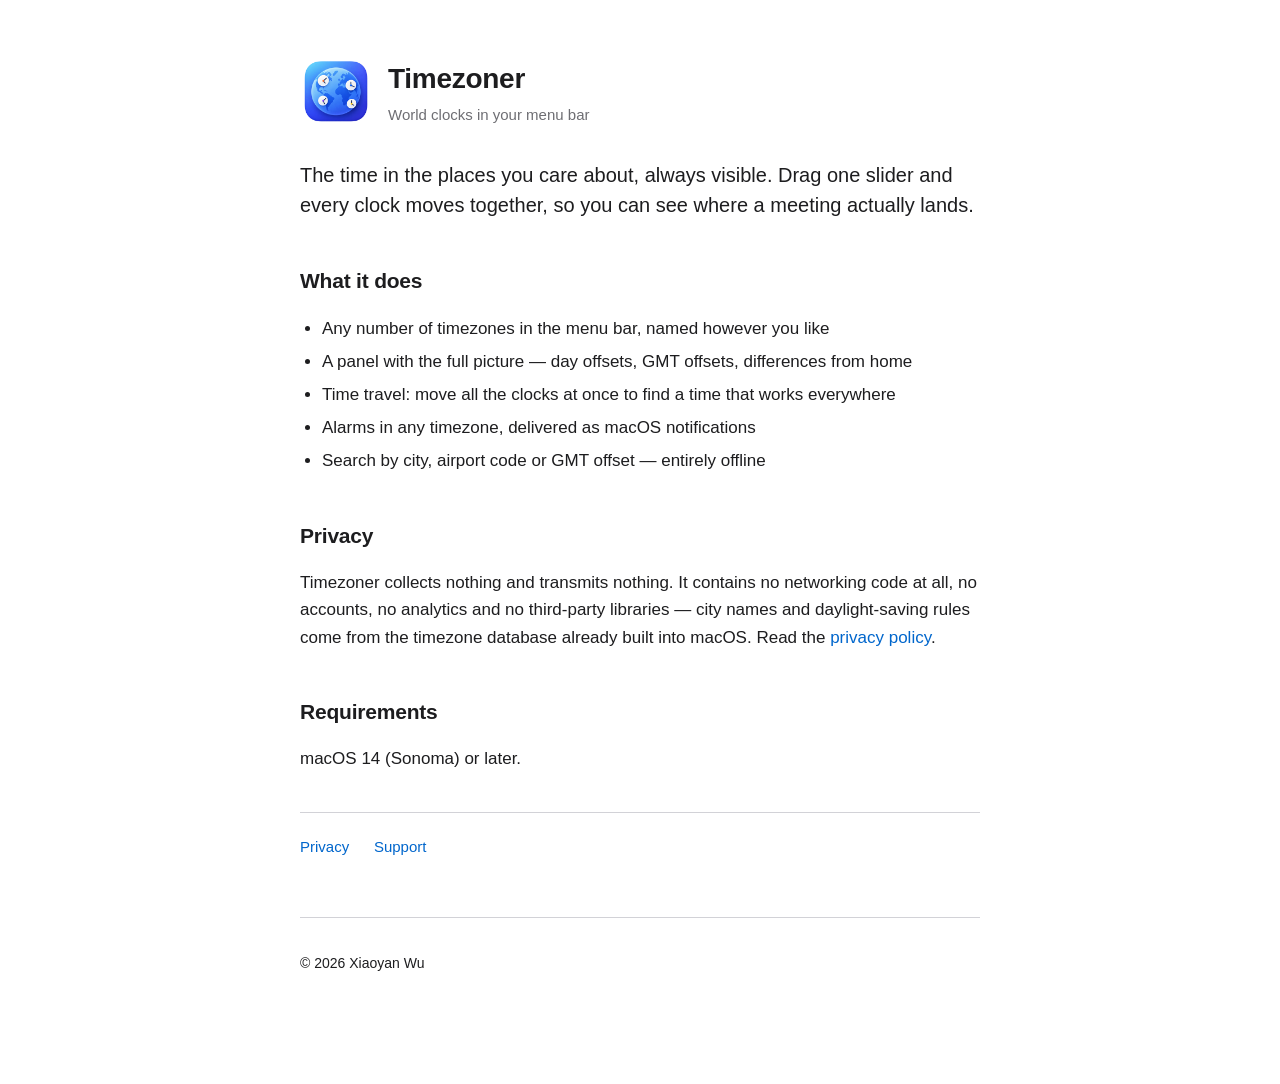
==== index.html @ 5c312ae3 "Update site (98ae552)" ====
<!DOCTYPE html>
<html lang="en">
<head>
<meta charset="utf-8">
<meta name="viewport" content="width=device-width, initial-scale=1">
<title>Timezoner</title>
<link rel="icon" href="icon.png">
<link rel="stylesheet" href="style.css">
</head>
<body>
<main>

<header>
    <img src="icon.png" alt="">
    <div>
        <h1>Timezoner</h1>
        <p>World clocks in your menu bar</p>
    </div>
</header>

<p class="lede">The time in the places you care about, always visible. Drag one slider and
every clock moves together, so you can see where a meeting actually lands.</p>

<h2>What it does</h2>

<ul>
    <li>Any number of timezones in the menu bar, named however you like</li>
    <li>A panel with the full picture — day offsets, GMT offsets, differences from home</li>
    <li>Time travel: move all the clocks at once to find a time that works everywhere</li>
    <li>Alarms in any timezone, delivered as macOS notifications</li>
    <li>Search by city, airport code or GMT offset — entirely offline</li>
</ul>

<h2>Privacy</h2>

<p>Timezoner collects nothing and transmits nothing. It contains no networking code at all,
no accounts, no analytics and no third-party libraries — city names and daylight-saving
rules come from the timezone database already built into macOS. Read the
<a href="privacy.html">privacy policy</a>.</p>

<h2>Requirements</h2>

<p>macOS 14 (Sonoma) or later.</p>

<nav>
    <a href="privacy.html">Privacy</a>
    <a href="support.html">Support</a>
</nav>

<footer>
    <p>© 2026 Xiaoyan Wu</p>
</footer>

</main>
</body>
</html>
---- style.css ----
/* One stylesheet, no fonts or scripts from anywhere else.
   An app whose whole pitch is that it never touches the network should not have a
   privacy policy that phones a CDN to render itself. */
:root {
    color-scheme: light dark;
    --ink: #1d1d1f;
    --ink-dim: #6e6e73;
    --bg: #ffffff;
    --panel: #f5f5f7;
    --rule: #d2d2d7;
    --accent: #0066cc;
}
@media (prefers-color-scheme: dark) {
    :root {
        --ink: #f5f5f7;
        --ink-dim: #a1a1a6;
        --bg: #161617;
        --panel: #1d1d1f;
        --rule: #38383c;
        --accent: #4da3ff;
    }
}

* { box-sizing: border-box; }

body {
    margin: 0;
    padding: 0 24px 96px;
    background: var(--bg);
    color: var(--ink);
    font: 17px/1.6 -apple-system, BlinkMacSystemFont, "Segoe UI", Roboto, Helvetica, Arial, sans-serif;
    -webkit-text-size-adjust: 100%;
}

main { max-width: 680px; margin: 0 auto; }

header {
    display: flex;
    align-items: center;
    gap: 16px;
    padding: 56px 0 8px;
}
header img { width: 72px; height: 72px; }
header h1 { font-size: 28px; margin: 0; letter-spacing: -0.01em; }
header p { margin: 2px 0 0; color: var(--ink-dim); font-size: 15px; }

h2 {
    font-size: 21px;
    margin: 44px 0 12px;
    letter-spacing: -0.01em;
}
h3 { font-size: 17px; margin: 28px 0 6px; }

p, li { color: var(--ink); }
ul { padding-left: 22px; }
li { margin: 6px 0; }

a { color: var(--accent); text-decoration: none; }
a:hover { text-decoration: underline; }

.lede {
    font-size: 20px;
    line-height: 1.5;
    margin: 24px 0;
}

.card {
    background: var(--panel);
    border: 1px solid var(--rule);
    border-radius: 12px;
    padding: 18px 22px;
    margin: 24px 0;
}
.card p:first-child { margin-top: 0; }
.card p:last-child { margin-bottom: 0; }

code {
    font: 14px/1.4 ui-monospace, SFMono-Regular, Menlo, monospace;
    background: var(--panel);
    border: 1px solid var(--rule);
    border-radius: 5px;
    padding: 1px 5px;
}

.meta { color: var(--ink-dim); font-size: 15px; }

nav { margin: 40px 0 0; padding-top: 20px; border-top: 1px solid var(--rule); }
nav a { margin-right: 20px; font-size: 15px; }

footer {
    margin-top: 56px;
    padding-top: 20px;
    border-top: 1px solid var(--rule);
    color: var(--ink-dim);
    font-size: 14px;
}
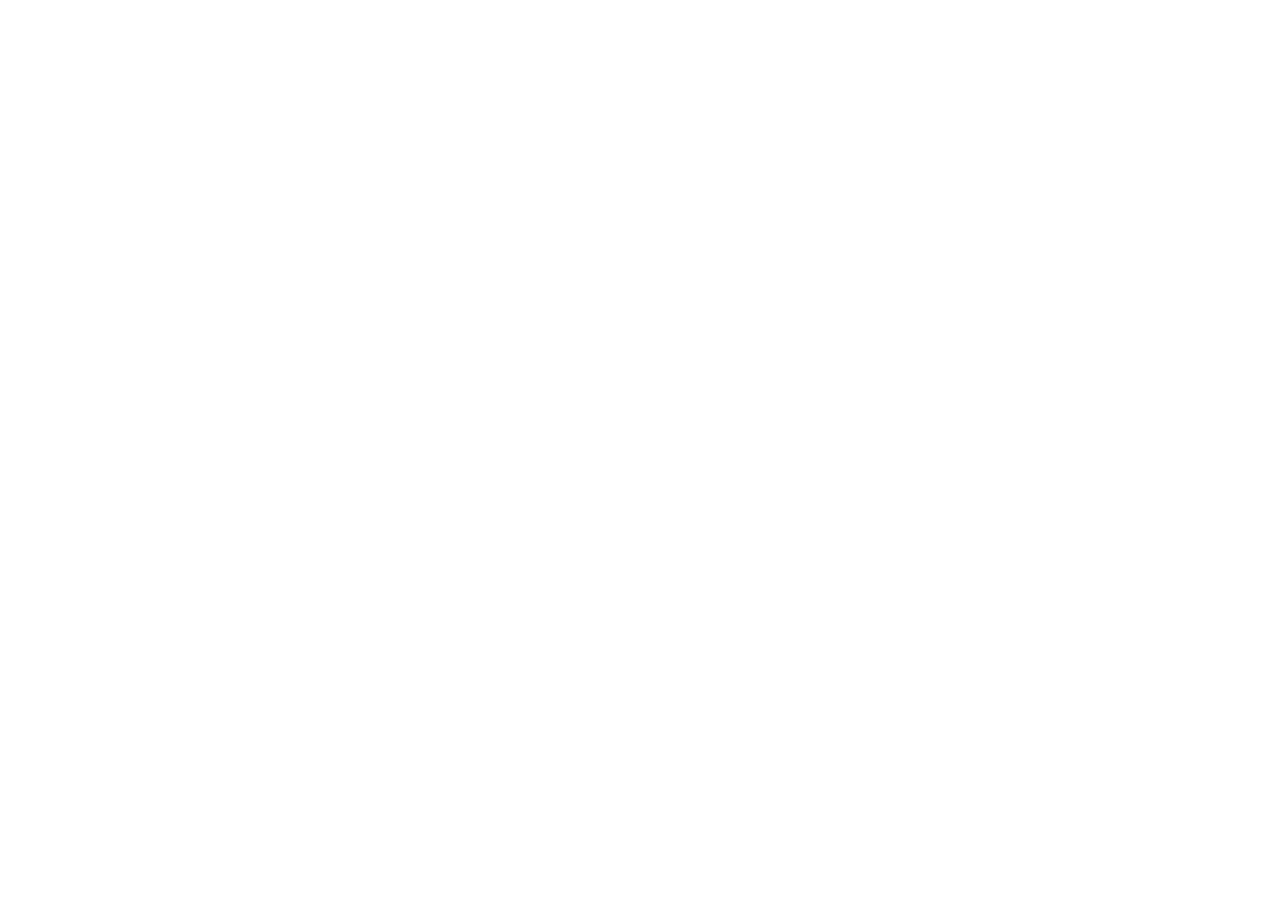
==== commit 7b457cbd: "Redirect to everywhen-site; this site is retired Timezoner was renamed Everywhen, and its pages now " ====
--- a/index.html
+++ b/index.html
@@ -3,54 +3,12 @@
 <head>
 <meta charset="utf-8">
 <meta name="viewport" content="width=device-width, initial-scale=1">
-<title>Timezoner</title>
-<link rel="icon" href="icon.png">
-<link rel="stylesheet" href="style.css">
+<title>Everywhen (formerly Timezoner)</title>
+<meta name="robots" content="noindex">
+<link rel="canonical" href="https://aria-vibe.github.io/everywhen-site/">
+<meta http-equiv="refresh" content="0; url=https://aria-vibe.github.io/everywhen-site/">
 </head>
 <body>
-<main>
-
-<header>
-    <img src="icon.png" alt="">
-    <div>
-        <h1>Timezoner</h1>
-        <p>World clocks in your menu bar</p>
-    </div>
-</header>
-
-<p class="lede">The time in the places you care about, always visible. Drag one slider and
-every clock moves together, so you can see where a meeting actually lands.</p>
-
-<h2>What it does</h2>
-
-<ul>
-    <li>Any number of timezones in the menu bar, named however you like</li>
-    <li>A panel with the full picture — day offsets, GMT offsets, differences from home</li>
-    <li>Time travel: move all the clocks at once to find a time that works everywhere</li>
-    <li>Alarms in any timezone, delivered as macOS notifications</li>
-    <li>Search by city, airport code or GMT offset — entirely offline</li>
-</ul>
-
-<h2>Privacy</h2>
-
-<p>Timezoner collects nothing and transmits nothing. It contains no networking code at all,
-no accounts, no analytics and no third-party libraries — city names and daylight-saving
-rules come from the timezone database already built into macOS. Read the
-<a href="privacy.html">privacy policy</a>.</p>
-
-<h2>Requirements</h2>
-
-<p>macOS 14 (Sonoma) or later.</p>
-
-<nav>
-    <a href="privacy.html">Privacy</a>
-    <a href="support.html">Support</a>
-</nav>
-
-<footer>
-    <p>© 2026 Xiaoyan Wu</p>
-</footer>
-
-</main>
+<p>Timezoner is now Everywhen: <a href="https://aria-vibe.github.io/everywhen-site/">aria-vibe.github.io/everywhen-site</a></p>
 </body>
 </html>
